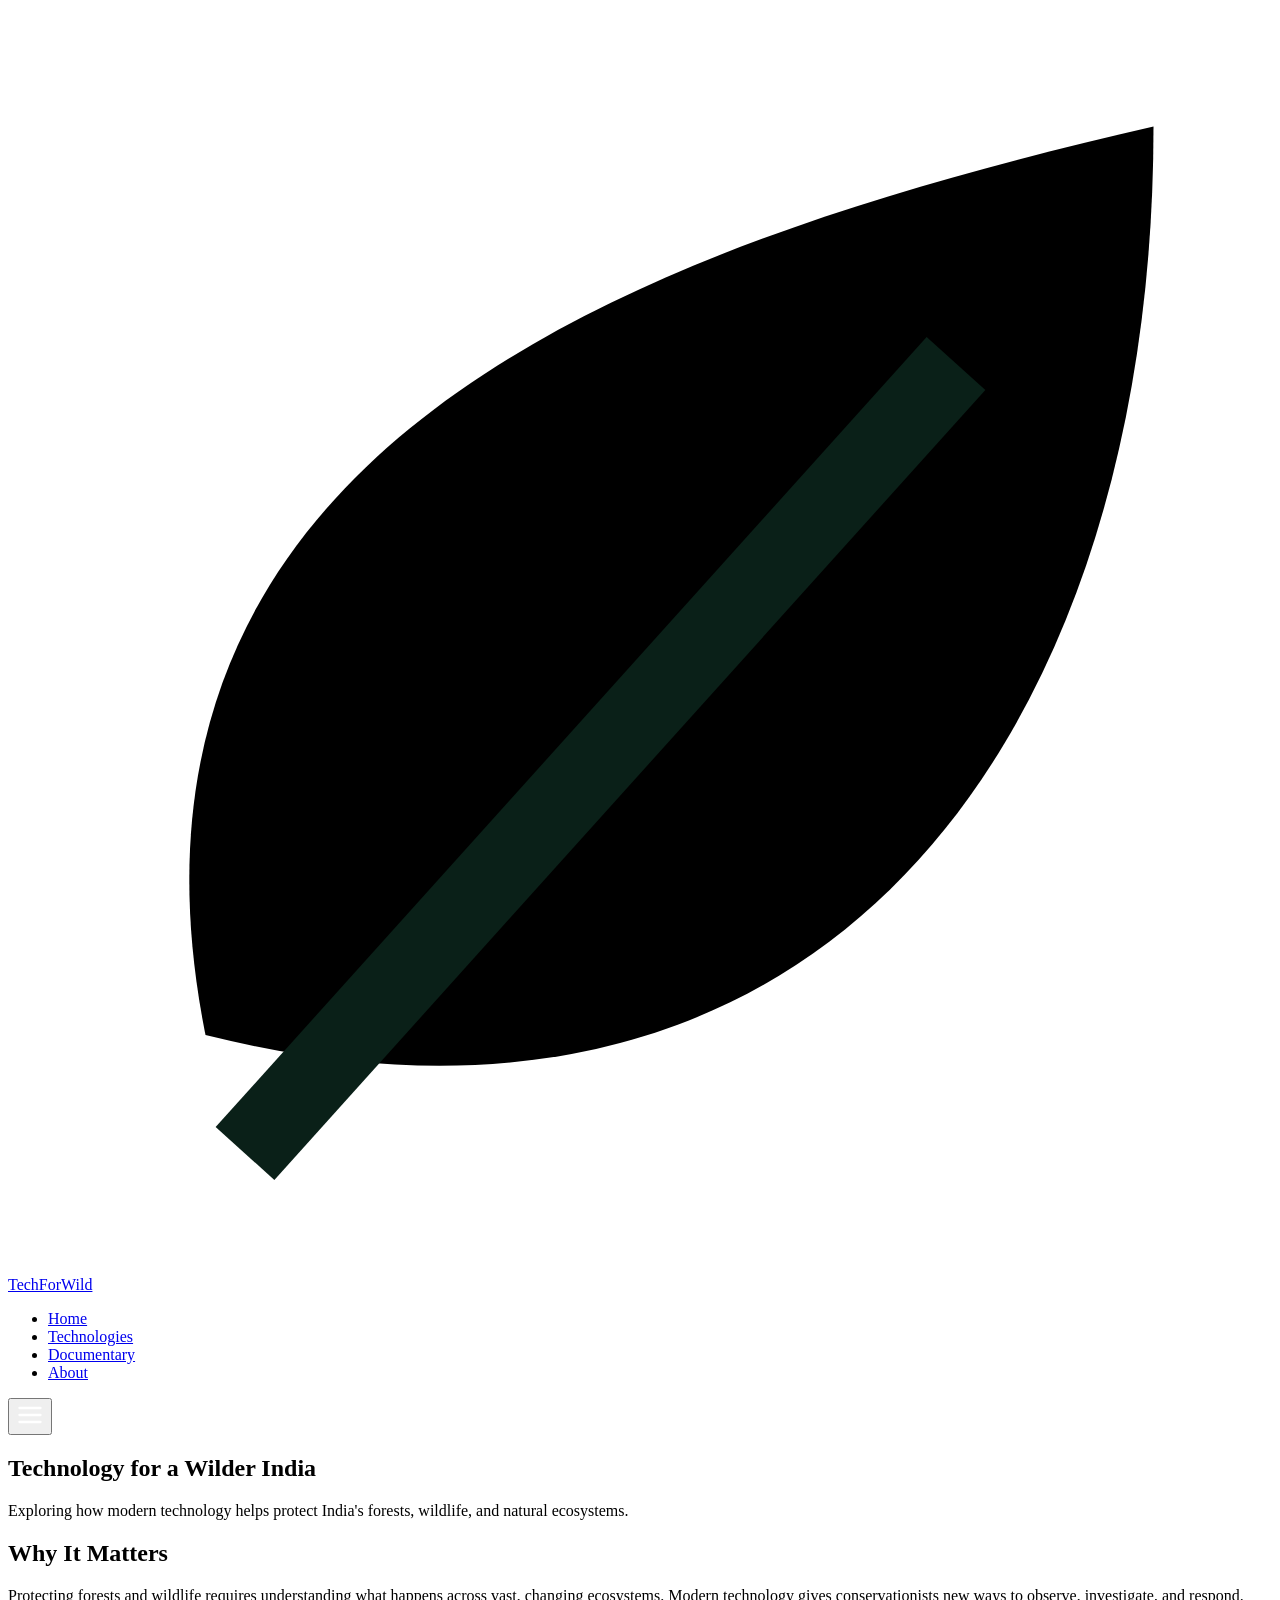
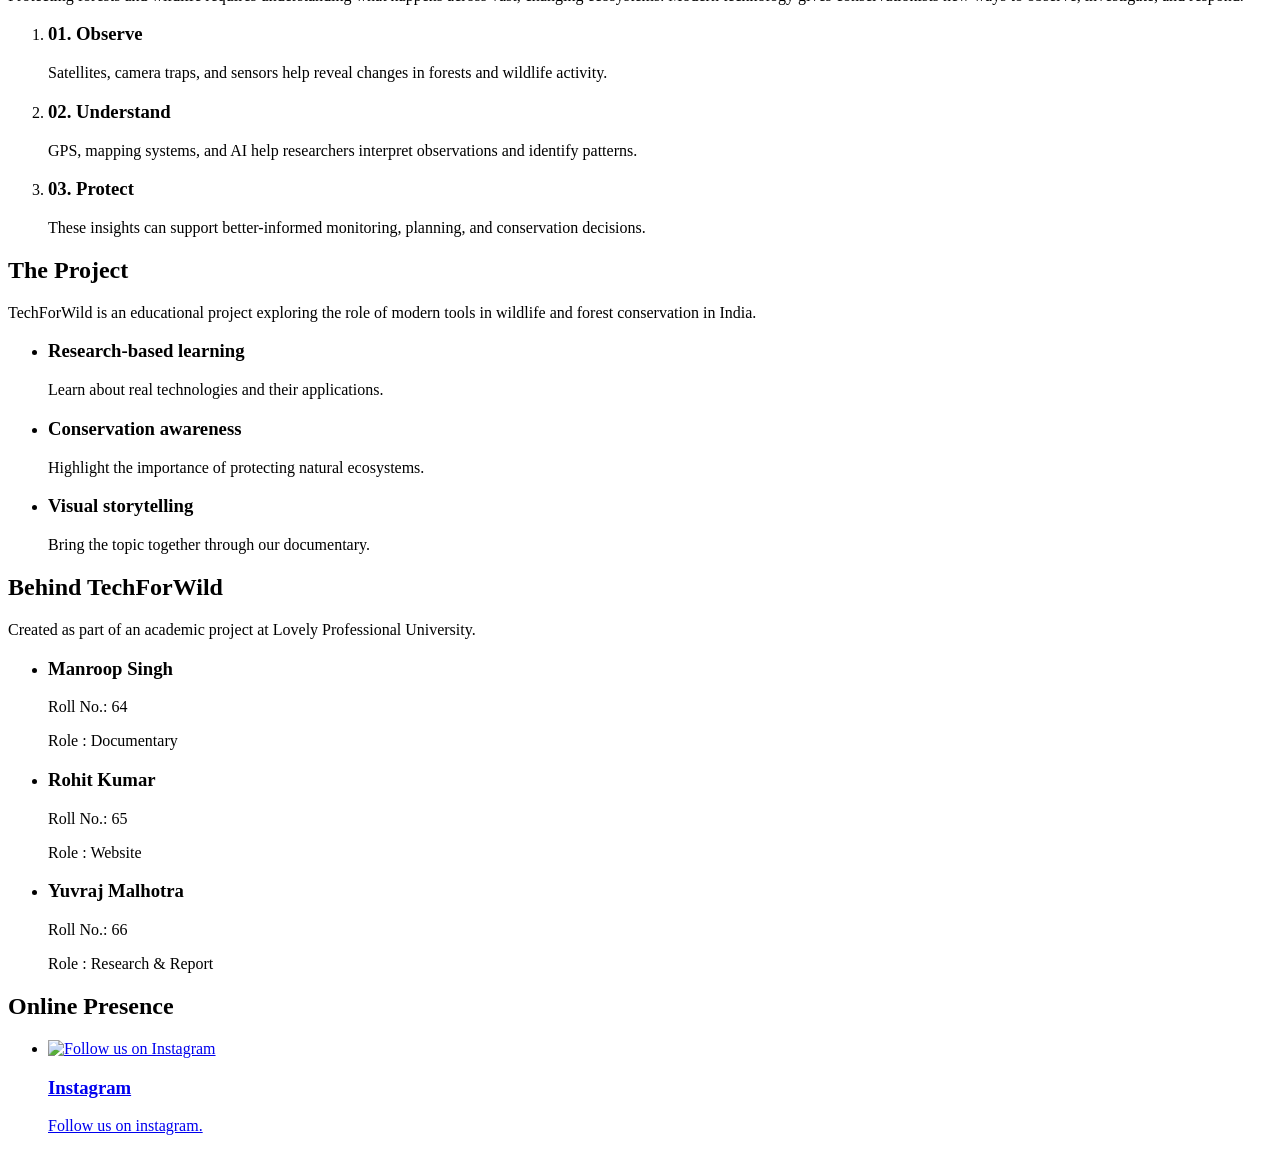
==== about.html @ 3d4d8dd6 "about,documentary,technologies" ====
<!DOCTYPE html>
<html lang="en">
<head>
    <meta charset="UTF-8">
    <meta name="viewport" content="width=device-width, initial-scale=1.0">
    <title>TechForWild</title>
    <link rel="stylesheet" href="stylesheet/header.css">
    <link rel="stylesheet" href="stylesheet/about_style.css">
    <link rel="icon" href="images/logo.svg">
</head>
<body>
<header>
    <a href="index.html" id="TechForWild">
        <svg viewBox="0 0 32 32" aria-hidden="true">
            <path d="M5 26C2 11 16 6 29 3c0 15-8 27-24 23Z"></path>
            <path d="M6 29 24 9" stroke="#0a2018" stroke-width="2">
            </path>
        </svg>
        TechForWild
    </a>
    <nav>
        <ul id="nav-menu">
            <li><a href="index.html">Home</a></li>
            <li><a href="technologies.html">Technologies</a></li>
            <li><a href="documentary.html">Documentary</a></li>
            <li><a class="active" href="about.html">About</a></li>
        </ul>
    </nav>
    <button id="menu-button">
        <svg
                xmlns="http://www.w3.org/2000/svg"
                width="28"
                height="28"
                viewBox="0 0 24 24"
                fill="white"
                stroke="white"
                stroke-width="2"
                stroke-linecap="round"
        >
            <line x1="3" y1="6" x2="21" y2="6"/>
            <line x1="3" y1="12" x2="21" y2="12"/>
            <line x1="3" y1="18" x2="21" y2="18"/>
        </svg>
    </button>
</header>
<main id="main">
    <section id="about">
        <h1>Technology for a Wilder India</h1>
        <p>Exploring how modern technology helps protect India's forests, wildlife, and natural ecosystems.</p>
    </section>
    <section class="wim">
        <h2 id="wim">Why It Matters</h2>
        <p>Protecting forests and wildlife requires understanding what happens across vast, changing ecosystems. Modern
            technology gives conservationists new ways to observe, investigate, and respond.</p>
        <div>
            <ol>
                <li>
                    <h3>01. Observe</h3>
                    <p>Satellites, camera traps, and sensors help reveal changes in forests and wildlife activity.</p>
                </li>
                <li>
                    <h3>02. Understand</h3>
                    <p>GPS, mapping systems, and AI help researchers interpret observations and identify patterns.</p>
                </li>
                <li>
                    <h3>03. Protect</h3>
                    <p>These insights can support better-informed monitoring, planning, and conservation decisions.</p>
                </li>
            </ol>
        </div>
    </section>

    <section>
        <h2 id="project">The Project</h2>
        <p>TechForWild is an educational project exploring the role of modern tools in wildlife and forest conservation in
            India.</p>
        <div>
            <ul>
                <li>
                    <h3>Research-based learning</h3>
                    <p>Learn about real technologies and their applications.</p>
                </li>
                <li>
                    <h3>Conservation awareness</h3>
                    <p>Highlight the importance of protecting natural ecosystems.</p>
                </li>
                <li>
                    <h3>Visual storytelling</h3>
                    <p>Bring the topic together through our documentary.</p>
                </li>
            </ul>
        </div>
    </section>

    <section class="team">
        <h2 id="team">Behind TechForWild</h2>
        <p>Created as part of an academic project at Lovely Professional University.</p>
        <ul class="team-members">
            <li class="member">
                <h3>Manroop Singh</h3>
                <div>
                    <p>Roll No.: 64</p>
                    <p>Role : Documentary</p>
                </div>
            </li>
            <li class="member">
                <h3>Rohit Kumar</h3>
                <div>
                    <p>Roll No.: 65</p>
                    <p>Role : Website</p>
                </div>
            </li>
            <li class="member">
                <h3>Yuvraj Malhotra</h3>
                <div>
                    <p>Roll No.: 66</p>
                    <p>Role : Research & Report</p>
                </div>
            </li>
        </ul>
    </section>
    <section class="socials">
        <h2 id="social">Online Presence</h2>
        <ul>
            <li>
                <a id="insta"
                   href="https://www.instagram.com/lpu.TechForWildlife?utm_source=ig_web_button_share_sheet&xtok=ZDNlZDc0MzIxNw==" target="_blank">
                    <img src="images/instagram.png" alt="Follow us on Instagram">
                    <div>
                        <h3>Instagram</h3>
                        <p>Follow us on instagram.</p>
                    </div>
                </a>
            </li>
        </ul>
    </section>
</main>

<script src="script/index.js"></script>
</body>
</html>
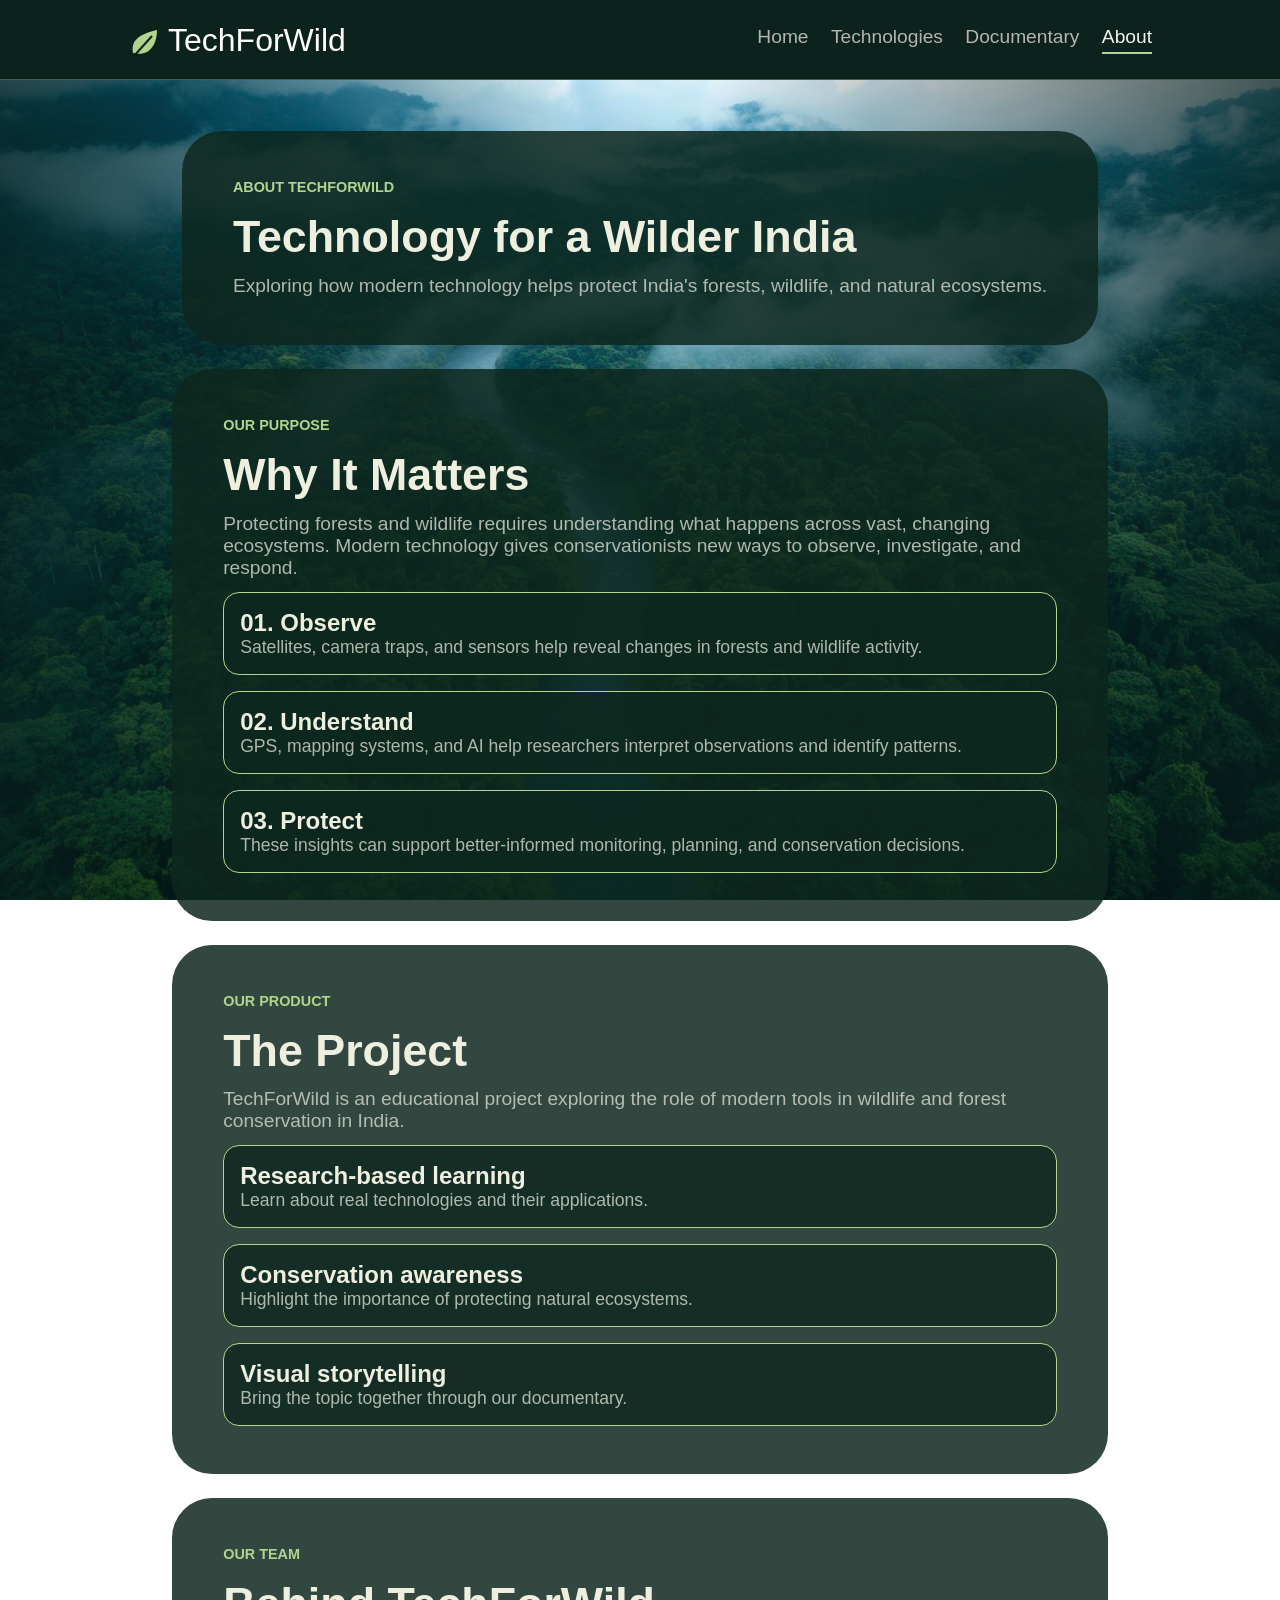
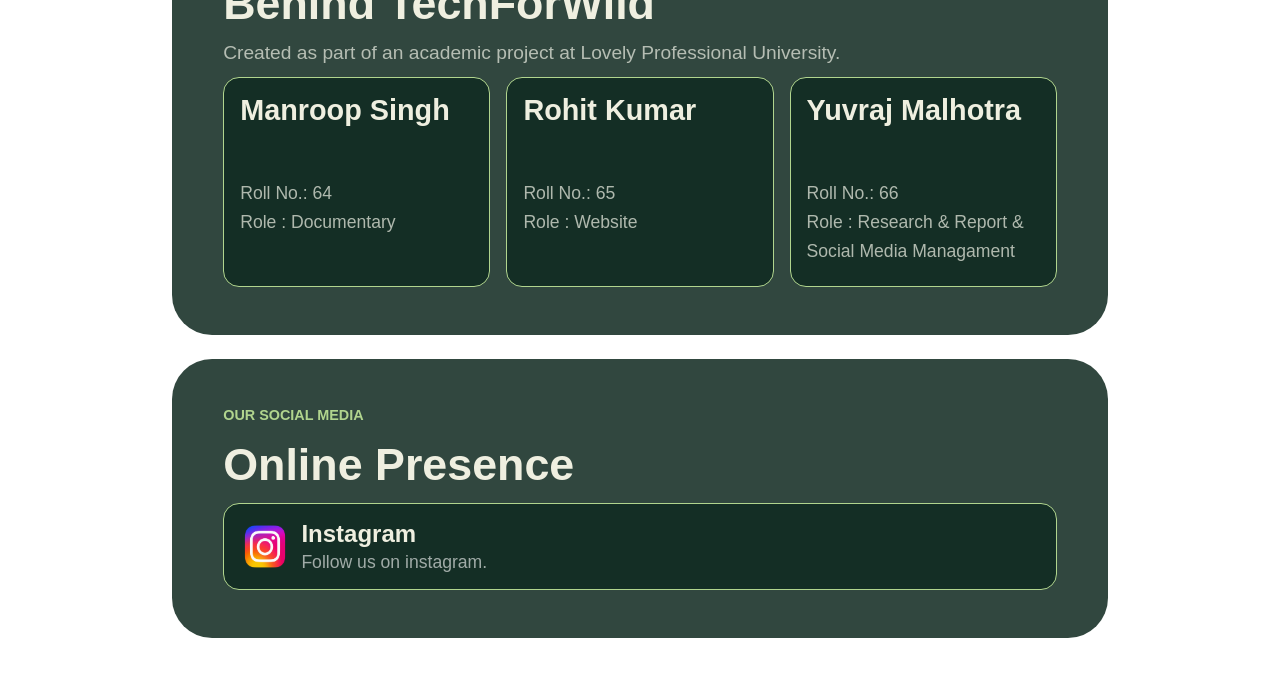
==== commit 3d1f6a76: "Revise team section and enhance social media info Updated team member details and added social media" ====
--- a/about.html
+++ b/about.html
@@ -114,7 +114,8 @@
                 <h3>Yuvraj Malhotra</h3>
                 <div>
                     <p>Roll No.: 66</p>
-                    <p>Role : Research & Report</p>
+                    <p>Role : Research & Report & </p>
+                    <p>Social Media Managament</p>
                 </div>
             </li>
         </ul>
@@ -138,4 +139,4 @@
 
 <script src="script/index.js"></script>
 </body>
-</html>+</html>
--- a/stylesheet/header.css
+++ b/stylesheet/header.css
@@ -0,0 +1,148 @@
+* {
+    margin: 0;
+    padding: 0;
+    box-sizing: border-box;
+    scroll-behavior: smooth;
+    font-family: 'Arial', sans-serif;
+}
+
+body {
+    width: 100%;
+    min-height: 100vh;
+}
+
+header {
+    display: flex;
+    justify-content: space-between;
+    align-items: center;
+    flex-shrink: inherit;
+    background-color: #0B231C;
+    color: white;
+    position: fixed;
+    top: 0;
+    width: 100%;
+    height: 5rem;
+    padding: 1rem clamp(1rem, 10vw, 10rem);
+    z-index: 10;
+}
+
+header::after {
+    content: "";
+    position: absolute;
+    width: 100%;
+    bottom: 0;
+    left: 0;
+    border-bottom: 0.05rem solid rgba(215, 220, 209, 0.30);
+    z-index: 11;
+}
+
+a {
+    text-decoration: none;
+    color: #b5b5b5;
+}
+
+#TechForWild {
+    display: flex;
+    align-items: flex-end;
+    gap: 0.5rem;
+    font-size: 2rem;
+    color: #fff;
+}
+
+#TechForWild svg {
+    width: 2rem;
+    fill: #b1d58e;
+}
+
+#nav-menu {
+    display: flex;
+    justify-content: space-between;
+    width: 100%;
+    list-style: none;
+    font-size: 1.2rem;
+    gap: 1.4rem;
+}
+
+.active {
+    color: #f3f3f3;
+}
+
+#nav-menu li a:hover {
+    color: #f3f3f3;
+}
+
+.active::after {
+    content: "";
+    display: block;
+    margin-top: 0.2rem;
+    border-bottom: 2px solid #b1d58e;
+    z-index: 2;
+}
+
+#menu-button {
+    background: none;
+    border: none;
+    cursor: pointer;
+    display: none;
+}
+
+@media screen and (max-width: 700px) {
+
+    header {
+        padding: 1rem max(1.2rem);
+    }
+
+    header nav {
+        display: block;
+        position: absolute;
+        top: 100%;
+        left: 0;
+        width: 100%;
+        z-index: 1000;
+        background-color: #0D271E;
+    }
+
+    #nav-menu {
+        display: none;
+        /*display: flex;*/
+        flex-direction: column;
+        width: 100%;
+        gap: 0.8rem;
+    }
+
+    #nav-menu li {
+        display: block;
+        width: 100%;
+    }
+
+    #nav-menu a {
+        display: block;
+        width: 100%;
+        padding: 1rem 1.5rem;
+        color: #efefe0;
+        text-decoration: none;
+    }
+
+    #nav-menu a:hover,
+    #nav-menu a:focus {
+        background-color: #1b3b2c;
+        color: #b1d58e;
+    }
+
+    .active::after {
+        content: "";
+        border-bottom: none;
+    }
+
+    .active {
+        background-color: #1b3b2c;
+    }
+
+    #nav-menu.show {
+        display: flex;
+    }
+
+    #menu-button {
+        display: inline-block;
+    }
+}
--- a/stylesheet/about_style.css
+++ b/stylesheet/about_style.css
@@ -0,0 +1,210 @@
+body {
+    width: 100%;
+    background-image: url("../images/forest_2.jpeg");
+    background-repeat: no-repeat;
+    background-size: 100% 100%;
+    background-attachment: fixed;
+    display: flex;
+    flex-direction: column;
+}
+
+body::after {
+    content: "";
+    inset: 0;
+    z-index: -1;
+    position: fixed;
+    background-image: linear-gradient(to right, rgba(7, 28, 24, 0.75), transparent 90%);
+    background-size: 50% 100%;
+    background-repeat: no-repeat;
+}
+
+body::before {
+    content: "";
+    inset: 0;
+    z-index: -1;
+    position: fixed;
+    background-image: linear-gradient(to left, rgba(7, 28, 24, 0.75), transparent 90%);
+    background-size: 50% 100%;
+    background-position-x: right;
+    background-repeat: no-repeat;
+}
+
+main {
+    margin-top: 5rem;
+    display: flex;
+    flex-direction: column;
+    align-items: center;
+    justify-content: center;
+    padding: clamp(1.5rem, 4vw, 4rem) clamp(1.5rem, 5vw, 5rem) clamp(1.5rem, 3vw, 3rem);
+    gap: 1.5rem;
+}
+
+h1 {
+    color: #efefe0;
+    font-size: clamp(2.7rem, 3.5vw, 5.4rem);
+}
+
+h1::before {
+    content: "ABOUT TECHFORWILD";
+    font-size: 0.9rem;
+    color: #b1d58e;
+    display: block;
+    margin-bottom: 1rem;
+}
+
+section {
+    display: flex;
+    flex-direction: column;
+    gap: 0.8rem;
+    padding: 3rem clamp(1.5rem, 4vw, 4rem);
+    background-color: rgba(13, 39, 30, 0.85);
+    border-radius: 2.5rem;
+    max-width: 58.5rem;
+}
+
+h2 {
+    font-size: clamp(2.7rem, 3.5vw, 5.4rem);
+    color: #efefe0;
+}
+
+#wim::before {
+    content: "OUR PURPOSE";
+    font-size: 0.9rem;
+    color: #b1d58e;
+    display: block;
+    margin-bottom: 1rem;
+}
+
+p {
+    font-size: 1.2rem;
+    max-width: 60rem;
+    color: rgba(215, 220, 209, 0.8);
+}
+
+h3 {
+    font-size: 1.5rem;
+}
+
+ol {
+    color: #efefe0;
+    list-style-type: none;
+    display: flex;
+    flex-direction: column;
+    gap: 1rem;
+}
+
+main li {
+    border: 1px solid #b1d58e;
+    padding: 1rem;
+    border-radius: 1rem;
+    cursor: pointer;
+    background-color: rgba(13, 39, 30, 0.8);
+    transition: all 0.4s ease;
+}
+
+main li p {
+    font-size: 1.1rem;
+}
+
+main li:hover {
+    box-shadow: 0 1px 10px rgba(239, 239, 224, 0.3);
+    translate: 0 -0.05rem;
+}
+
+#project::before {
+    content: "OUR PRODUCT";
+    font-size: 0.9rem;
+    color: #b1d58e;
+    display: block;
+    margin-bottom: 1rem;
+}
+
+main ul {
+    color: #efefe0;
+    list-style-type: none;
+    display: flex;
+    flex-direction: column;
+    gap: 1rem;
+}
+
+#team::before {
+    content: "OUR TEAM";
+    font-size: 0.9rem;
+    color: #b1d58e;
+    display: block;
+    margin-bottom: 1rem;
+}
+
+.team-members {
+    flex-direction: row;
+    justify-content: space-between;
+    gap: 1rem;
+    flex-wrap: wrap;
+}
+
+.member {
+    display: flex;
+    flex-direction: column;
+    gap: 3rem;
+    flex: 1 1 0;
+    min-width: 15.625rem;
+}
+
+.member h3 {
+    font-size: clamp(1.3rem, 1.8rem, 1.8rem);
+}
+
+.member p {
+    margin: 0.5rem 0;
+}
+
+.team {
+    width: 100%;
+}
+
+#social::before {
+    content: "OUR SOCIAL MEDIA";
+    font-size: 0.9rem;
+    color: #b1d58e;
+    display: block;
+    margin-bottom: 1rem;
+}
+
+#insta {
+    display: flex;
+    gap: 0.7rem;
+}
+
+#insta div {
+    display: flex;
+    flex-direction: column;
+    gap: 0.3rem;
+}
+
+#insta h3 {
+    color: #efefe0;
+}
+#insta p {
+    color: rgba(255, 255, 255, 0.6);
+}
+
+#insta img {
+    width: 50px;
+    /*height: auto;*/
+    aspect-ratio: 1/1;
+}
+
+.socials {
+    width: 100%;
+}
+
+@media screen and (max-width: 750px) {
+    #insta p {
+        font-size: 1rem;
+    }
+
+    body {
+        background-size: cover;
+        background-position: center;
+    }
+}
